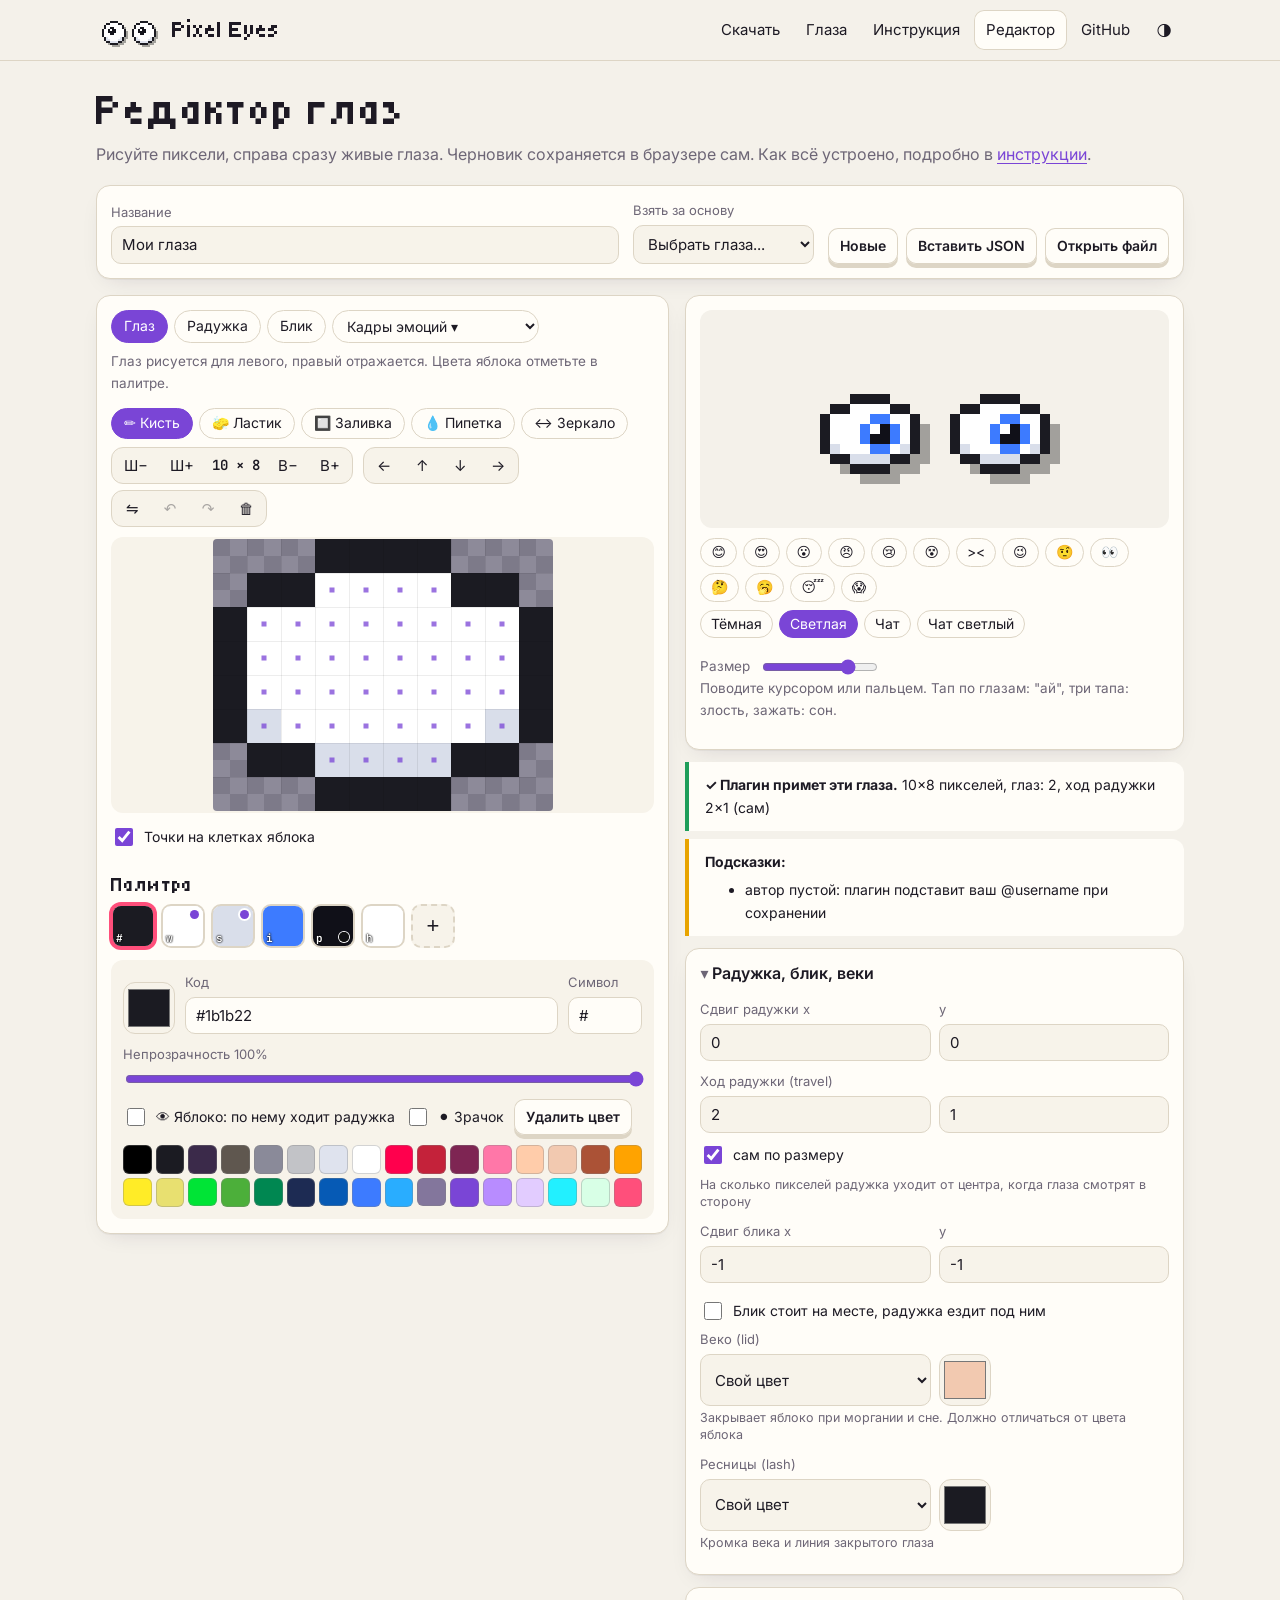
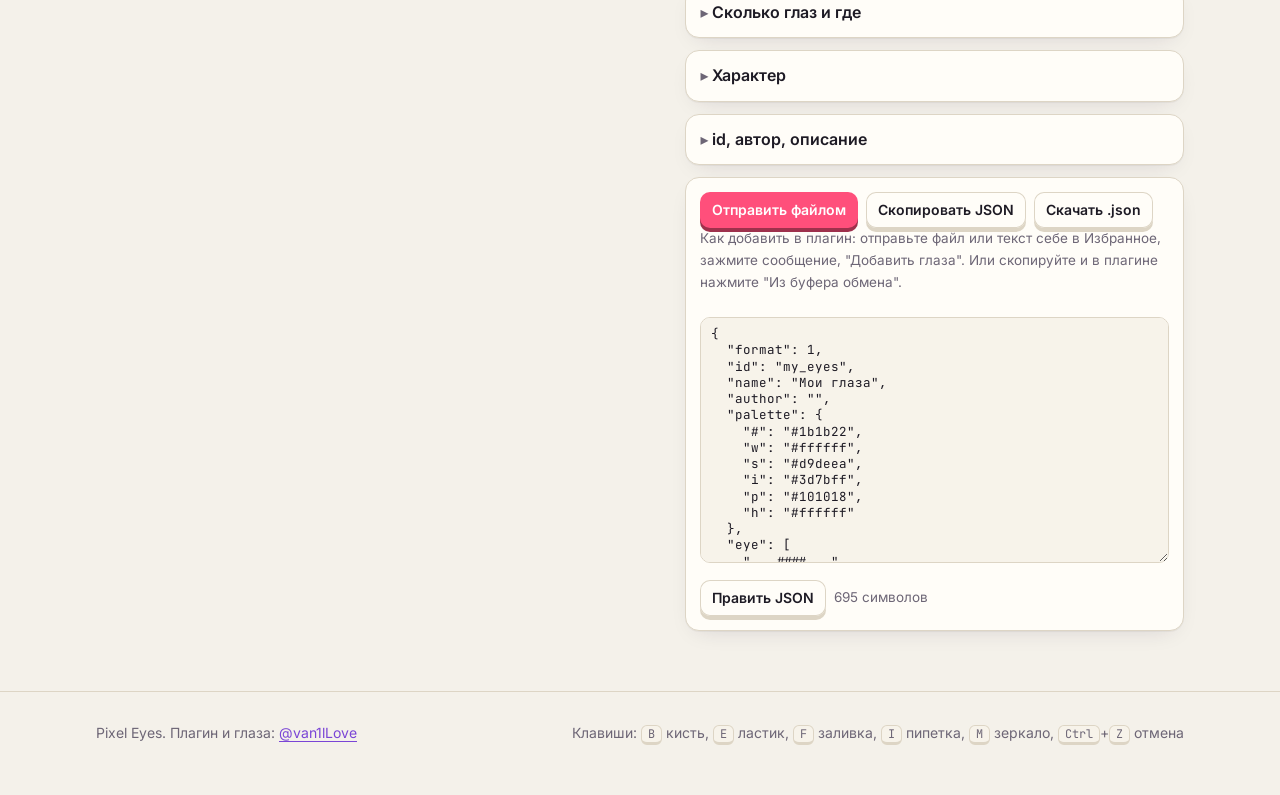
==== editor.html @ ce18e55e "Сайт: инструкция по своим глазам, онлайн-редактор, галерея Страницы для GitHub Pages: главная с живы" ====
<!doctype html>
<html lang="ru">
<head>
<meta charset="utf-8">
<meta name="viewport" content="width=device-width, initial-scale=1, viewport-fit=cover">
<title>Редактор глаз</title>
<meta name="description" content="Онлайн-редактор глаз для плагина Pixel Eyes: рисуйте пиксели, смотрите живой пример, отправляйте файл в Telegram.">
<meta property="og:title" content="Редактор глаз Pixel Eyes">
<meta property="og:description" content="Нарисуйте свои пиксельные глаза для exteraGram и AyuGram прямо в браузере.">
<meta property="og:image" content="https://vladislavpolunin92-ux.github.io/pixel-eyes/previews/builtin.png">
<link rel="icon" href="data:image/svg+xml,%3Csvg xmlns='http://www.w3.org/2000/svg' viewBox='0 0 8 8' shape-rendering='crispEdges'%3E%3Cpath fill='%231b1b22' d='M2 0h4v1H2zM1 1h1v1H1zM6 1h1v1H6zM0 2h1v4H0zM7 2h1v4H7zM1 6h1v1H1zM6 6h1v1H6zM2 7h4v1H2z'/%3E%3Cpath fill='%23fff' d='M2 1h4v1H2zM1 2h6v4H1zM2 6h4v1H2z'/%3E%3Cpath fill='%2315151c' d='M3 3h2v2H3z'/%3E%3C/svg%3E">
<script>try{var t=localStorage.getItem('pe-theme');if(t)document.documentElement.setAttribute('data-theme',t)}catch(e){}</script>
<link rel="preconnect" href="https://fonts.googleapis.com">
<link rel="preconnect" href="https://fonts.gstatic.com" crossorigin>
<link href="https://fonts.googleapis.com/css2?family=Inter:wght@400;600;700&family=JetBrains+Mono:wght@400;600&family=Tiny5&display=swap" rel="stylesheet">
<link rel="stylesheet" href="assets/site.css">
<script src="assets/eyes.js" defer></script>
<script src="assets/site.js" defer></script>
<script src="assets/editor.js" defer></script>
</head>
<body data-page="editor">

<header class="top">
  <div class="wrap">
    <a class="brand" href="./"><canvas id="logo-eyes" aria-hidden="true"></canvas>Pixel Eyes</a>
    <button class="icon-btn menu-btn" type="button" aria-label="Меню" aria-expanded="false">☰</button>
    <nav class="nav">
      <a href="./#download">Скачать</a>
      <a href="./#eyes">Глаза</a>
      <a href="guide.html">Инструкция</a>
      <a href="editor.html" aria-current="page">Редактор</a>
      <a href="https://github.com/vladislavpolunin92-ux/pixel-eyes">GitHub</a>
      <button class="icon-btn" id="theme-btn" type="button" title="Тема">🌗</button>
    </nav>
  </div>
</header>

<main class="wrap editor">
  <div class="ed-head">
    <h1>Редактор глаз</h1>
    <p class="muted">Рисуйте пиксели, справа сразу живые глаза. Черновик сохраняется в браузере сам. Как всё устроено, подробно в <a href="guide.html">инструкции</a>.</p>
  </div>

  <div class="card ed-bar">
    <label class="fld grow"><span>Название</span><input id="ed-name" type="text" maxlength="40" autocomplete="off"></label>
    <label class="fld"><span>Взять за основу</span>
      <select id="ed-template"><option value="">Выбрать глаза...</option></select></label>
    <div class="ed-bar-btns">
      <button class="btn small alt" id="ed-new" type="button">Новые</button>
      <button class="btn small alt" id="ed-paste" type="button">Вставить JSON</button>
      <label class="btn small alt file-btn">Открыть файл<input id="ed-file" type="file" accept=".json,.eyes,application/json,text/plain"></label>
    </div>
    <div id="ed-paste-box" class="paste-box" hidden>
      <textarea id="ed-paste-text" rows="8" spellcheck="false" placeholder="Вставьте JSON глаз: из сообщения, из буфера, из файла. Лишний текст вокруг фигурных скобок не мешает"></textarea>
      <div class="row-btns"><button class="btn small" id="ed-paste-apply" type="button">Открыть</button><span id="ed-paste-err" class="err"></span></div>
    </div>
  </div>

  <div class="ed-grid">
    <div class="ed-main">
      <div class="card ed-paint">
        <div class="chips" id="ed-layers"></div>
        <p class="muted small" id="ed-layer-hint"></p>
        <div class="chips" id="ed-tools"></div>
        <div class="ed-ops">
          <span class="op-group" title="Размер слоя">
            <button class="icon-btn" id="ed-w-" type="button" title="Уже">Ш−</button>
            <button class="icon-btn" id="ed-w+" type="button" title="Шире">Ш+</button>
            <span id="ed-size" class="size">10 × 8</span>
            <button class="icon-btn" id="ed-h-" type="button" title="Ниже">В−</button>
            <button class="icon-btn" id="ed-h+" type="button" title="Выше">В+</button>
          </span>
          <span class="op-group" title="Сдвинуть рисунок">
            <button class="icon-btn" id="ed-left" type="button" title="Сдвинуть влево">←</button>
            <button class="icon-btn" id="ed-up" type="button" title="Сдвинуть вверх">↑</button>
            <button class="icon-btn" id="ed-down" type="button" title="Сдвинуть вниз">↓</button>
            <button class="icon-btn" id="ed-right" type="button" title="Сдвинуть вправо">→</button>
          </span>
          <span class="op-group">
            <button class="icon-btn" id="ed-flip" type="button" title="Отразить по горизонтали">⇋</button>
            <button class="icon-btn" id="ed-undo" type="button" title="Отменить (Ctrl+Z)">↶</button>
            <button class="icon-btn" id="ed-redo" type="button" title="Повторить (Ctrl+Y)">↷</button>
            <button class="icon-btn" id="ed-clear" type="button" title="Стереть слой">🗑</button>
          </span>
        </div>
        <div id="ed-canvas-holder" class="canvas-holder">
          <canvas id="ed-canvas" aria-label="Сетка пикселей"></canvas>
          <div id="ed-empty" class="empty" style="display:none">
            <p id="ed-empty-text"></p>
            <button class="btn small purple" id="ed-create" type="button">Создать</button>
          </div>
        </div>
        <div class="ed-under">
          <label class="chk"><input id="ed-show-sclera" type="checkbox" checked><span>Точки на клетках яблока</span></label>
          <button class="btn small alt" id="ed-remove" type="button" style="display:none">Убрать слой</button>
        </div>

        <h3>Палитра</h3>
        <div id="ed-palette" class="palette"></div>
        <div id="ed-color" class="color-box">
          <div class="color-row">
            <input id="ed-color-input" type="color" aria-label="Цвет">
            <label class="fld"><span>Код</span><input id="ed-hex" type="text" spellcheck="false" autocomplete="off"></label>
            <label class="fld narrow"><span>Символ</span><input id="ed-char" type="text" maxlength="2" spellcheck="false" autocomplete="off"></label>
          </div>
          <label class="fld"><span>Непрозрачность <output id="ed-alpha-val">100%</output></span><input id="ed-alpha" type="range" min="0" max="255" step="1"></label>
          <div class="color-row">
            <label class="chk"><input id="ed-is-sclera" type="checkbox"><span>👁 Яблоко: по нему ходит радужка</span></label>
            <label class="chk"><input id="ed-is-pupil" type="checkbox"><span>⚫ Зрачок</span></label>
            <button class="btn small alt" id="ed-del-color" type="button">Удалить цвет</button>
          </div>
          <div class="presets" id="ed-presets" aria-label="Быстрые цвета"></div>
        </div>
      </div>
    </div>

    <div class="ed-side">
      <div class="card ed-preview">
        <div class="stage" id="ed-stage"></div>
        <div class="chips" id="ed-emos"></div>
        <div class="ed-preview-row">
          <div class="chips" id="ed-bg">
            <button class="chip" type="button" data-v="dark">Тёмная</button>
            <button class="chip" type="button" data-v="light">Светлая</button>
            <button class="chip" type="button" data-v="chat-dark">Чат</button>
            <button class="chip" type="button" data-v="chat-light">Чат светлый</button>
          </div>
          <label class="rng" title="Размер примера"><span class="muted small">Размер</span><input id="ed-unit" type="range" min="3" max="12" value="10"></label>
        </div>
        <p class="muted small">Поводите курсором или пальцем. Тап по глазам: "ай", три тапа: злость, зажать: сон.</p>
      </div>

      <div id="ed-status"></div>

      <details class="card ed-sect" open>
        <summary>Радужка, блик, веки</summary>
        <div id="ed-eye-opts" class="sect-body"></div>
      </details>
      <details class="card ed-sect">
        <summary>Сколько глаз и где</summary>
        <div id="ed-layout-opts" class="sect-body"></div>
      </details>
      <details class="card ed-sect">
        <summary>Характер</summary>
        <div id="ed-beh-opts" class="sect-body"></div>
      </details>
      <details class="card ed-sect">
        <summary>id, автор, описание</summary>
        <div id="ed-meta" class="sect-body"></div>
      </details>

      <div class="card ed-out">
        <div class="row-btns">
          <button class="btn small" id="ed-share" type="button">Отправить файлом</button>
          <button class="btn small alt" id="ed-copy" type="button">Скопировать JSON</button>
          <button class="btn small alt" id="ed-download" type="button">Скачать .json</button>
        </div>
        <p class="muted small">Как добавить в плагин: отправьте файл или текст себе в Избранное, зажмите сообщение, "Добавить глаза". Или скопируйте и в плагине нажмите "Из буфера обмена".</p>
        <textarea id="ed-json" rows="14" readonly spellcheck="false" aria-label="JSON глаз"></textarea>
        <div class="row-btns">
          <button class="btn small alt" id="ed-edit-json" type="button">Править JSON</button>
          <button class="btn small" id="ed-apply-json" type="button" style="display:none">Применить</button>
          <span id="ed-json-size" class="muted small"></span>
        </div>
        <div id="ed-json-err" class="err"></div>
      </div>
    </div>
  </div>
</main>

<footer>
  <div class="wrap">
    <span>Pixel Eyes. Плагин и глаза: <a href="https://t.me/van1lLove">@van1lLove</a></span>
    <span>Клавиши: <kbd>B</kbd> кисть, <kbd>E</kbd> ластик, <kbd>F</kbd> заливка, <kbd>I</kbd> пипетка, <kbd>M</kbd> зеркало, <kbd>Ctrl</kbd>+<kbd>Z</kbd> отмена</span>
  </div>
</footer>
</body>
</html>
---- assets/site.css ----
:root {
  --bg: #f4f1ea;
  --bg2: #ebe6db;
  --card: #fffdf8;
  --card2: #f7f3ea;
  --line: #ddd5c5;
  --text: #1d1a24;
  --muted: #6d6676;
  --accent: #ff4f7b;
  --accent2: #7a45d6;
  --gold: #e8a400;
  --ok: #1e9e5a;
  --bad: #d63a3a;
  --code-bg: #1d1a24;
  --code-text: #f2eefc;
  --stage: #e9e3d6;
  --shadow: 0 1px 0 rgba(0, 0, 0, .04), 0 8px 24px -12px rgba(40, 20, 60, .18);
  --r: 14px;
  --pix: 4px;
  color-scheme: light;
}

@media (prefers-color-scheme: dark) {
  :root:not([data-theme="light"]) {
    --bg: #121019;
    --bg2: #1a1724;
    --card: #1c1927;
    --card2: #242033;
    --line: #322d44;
    --text: #efeaf8;
    --muted: #a39cb6;
    --accent: #ff6b92;
    --accent2: #a67cff;
    --gold: #ffd23f;
    --ok: #46d17f;
    --bad: #ff6b6b;
    --code-bg: #0c0a12;
    --code-text: #efeaf8;
    --stage: #0e0c15;
    --shadow: 0 1px 0 rgba(255, 255, 255, .03), 0 10px 30px -14px rgba(0, 0, 0, .7);
    color-scheme: dark;
  }
}

:root[data-theme="dark"] {
  --bg: #121019;
  --bg2: #1a1724;
  --card: #1c1927;
  --card2: #242033;
  --line: #322d44;
  --text: #efeaf8;
  --muted: #a39cb6;
  --accent: #ff6b92;
  --accent2: #a67cff;
  --gold: #ffd23f;
  --ok: #46d17f;
  --bad: #ff6b6b;
  --code-bg: #0c0a12;
  --code-text: #efeaf8;
  --stage: #0e0c15;
  --shadow: 0 1px 0 rgba(255, 255, 255, .03), 0 10px 30px -14px rgba(0, 0, 0, .7);
  color-scheme: dark;
}

* {
  box-sizing: border-box;
}

html {
  -webkit-text-size-adjust: 100%;
  scroll-behavior: smooth;
  scroll-padding-top: 76px;
}

body {
  margin: 0;
  background: var(--bg);
  color: var(--text);
  font: 16px/1.6 "Inter", system-ui, -apple-system, "Segoe UI", Roboto, sans-serif;
  overflow-x: hidden;
}

a {
  color: var(--accent2);
  text-underline-offset: 3px;
}

h1, h2, h3, .pixel {
  font-family: "Tiny5", "Inter", system-ui, sans-serif;
  font-weight: 400;
  font-synthesis: none;
  letter-spacing: .02em;
  line-height: 1.15;
}

h1 {
  font-size: clamp(34px, 7vw, 64px);
  margin: 0 0 14px;
}

h2 {
  font-size: clamp(26px, 4.4vw, 38px);
  margin: 0 0 14px;
}

h3 {
  font-size: 22px;
  margin: 28px 0 8px;
}

p {
  margin: 0 0 14px;
}

code, pre, kbd {
  font-family: "JetBrains Mono", ui-monospace, "Cascadia Mono", Consolas, monospace;
}

:not(pre) > code {
  background: var(--card2);
  border: 1px solid var(--line);
  border-radius: 6px;
  padding: 1px 5px;
  font-size: .88em;
  white-space: nowrap;
}

pre {
  margin: 0 0 16px;
  background: var(--code-bg);
  color: var(--code-text);
  border-radius: 12px;
  padding: 14px 16px;
  overflow: auto;
  font-size: 13.5px;
  line-height: 1.5;
  max-width: 100%;
}

kbd {
  background: var(--card2);
  border: 1px solid var(--line);
  border-bottom-width: 3px;
  border-radius: 6px;
  padding: 0 6px;
  font-size: .85em;
}

.wrap {
  width: 100%;
  max-width: 1120px;
  margin: 0 auto;
  padding: 0 16px;
}

/* ---- шапка ---- */

.top {
  position: sticky;
  top: 0;
  z-index: 50;
  background: color-mix(in srgb, var(--bg) 86%, transparent);
  backdrop-filter: blur(10px);
  -webkit-backdrop-filter: blur(10px);
  border-bottom: 1px solid var(--line);
}

.top .wrap {
  display: flex;
  align-items: center;
  gap: 10px;
  height: 60px;
}

.brand {
  display: flex;
  align-items: center;
  gap: 10px;
  color: var(--text);
  text-decoration: none;
  font-family: "Tiny5", sans-serif;
  font-size: 24px;
  font-weight: 400;
  white-space: nowrap;
}

.brand .pe-canvas {
  display: block;
}

.nav {
  display: flex;
  gap: 2px;
  margin-left: auto;
  align-items: center;
}

.nav a, .icon-btn {
  color: var(--text);
  text-decoration: none;
  padding: 8px 12px;
  border-radius: 10px;
  font-size: 15px;
  white-space: nowrap;
  border: 0;
  background: none;
  cursor: pointer;
  font-family: inherit;
}

.nav a:hover, .icon-btn:hover {
  background: var(--card2);
}

.nav a[aria-current="page"] {
  background: var(--card);
  box-shadow: inset 0 0 0 1px var(--line);
}

.menu-btn {
  display: none;
}

@media (max-width: 760px) {
  .menu-btn {
    display: inline-flex;
    margin-left: auto;
  }

  .nav {
    display: none;
    position: absolute;
    top: 60px;
    left: 0;
    right: 0;
    flex-direction: column;
    align-items: stretch;
    background: var(--bg);
    border-bottom: 1px solid var(--line);
    padding: 8px 16px 14px;
  }

  .nav.open {
    display: flex;
  }

  .nav a {
    padding: 12px;
  }
}

/* ---- кнопки ---- */

.btn {
  --b: var(--accent);
  display: inline-flex;
  align-items: center;
  justify-content: center;
  gap: 8px;
  min-height: 46px;
  padding: 10px 20px;
  border-radius: 12px;
  border: 0;
  background: var(--b);
  color: #fff;
  font: 600 16px/1.2 "Inter", system-ui, sans-serif;
  text-decoration: none;
  cursor: pointer;
  box-shadow: 0 4px 0 color-mix(in srgb, var(--b) 62%, #000);
  transition: transform .08s, box-shadow .08s;
}

.btn:active {
  transform: translateY(3px);
  box-shadow: 0 1px 0 color-mix(in srgb, var(--b) 62%, #000);
}

.btn.alt {
  --b: var(--card);
  color: var(--text);
  box-shadow: inset 0 0 0 1px var(--line), 0 4px 0 var(--line);
}

.btn.alt:active {
  box-shadow: inset 0 0 0 1px var(--line), 0 1px 0 var(--line);
}

.btn.small {
  min-height: 36px;
  padding: 6px 12px;
  font-size: 14px;
  border-radius: 10px;
}

.btn.purple {
  --b: var(--accent2);
}

.chips {
  display: flex;
  flex-wrap: wrap;
  gap: 6px;
}

.chip {
  border: 1px solid var(--line);
  background: var(--card);
  color: var(--text);
  border-radius: 999px;
  padding: 6px 12px;
  font: 14px/1.2 "Inter", system-ui, sans-serif;
  cursor: pointer;
  white-space: nowrap;
}

.chip:hover {
  border-color: var(--accent2);
}

.chip.on {
  background: var(--accent2);
  border-color: var(--accent2);
  color: #fff;
}

/* ---- блоки ---- */

section {
  padding: 56px 0;
}

.card {
  background: var(--card);
  border: 1px solid var(--line);
  border-radius: var(--r);
  box-shadow: var(--shadow);
}

.stage {
  background: var(--stage);
  border-radius: 12px;
  display: flex;
  align-items: center;
  justify-content: center;
  padding: 14px;
  position: relative;
  overflow: hidden;
}

.stage.checker {
  background-color: var(--stage);
  background-image:
    linear-gradient(45deg, color-mix(in srgb, var(--text) 5%, transparent) 25%, transparent 25%),
    linear-gradient(-45deg, color-mix(in srgb, var(--text) 5%, transparent) 25%, transparent 25%),
    linear-gradient(45deg, transparent 75%, color-mix(in srgb, var(--text) 5%, transparent) 75%),
    linear-gradient(-45deg, transparent 75%, color-mix(in srgb, var(--text) 5%, transparent) 75%);
  background-size: 16px 16px;
  background-position: 0 0, 0 8px, 8px -8px, -8px 0;
}

.pe-canvas {
  image-rendering: pixelated;
  image-rendering: crisp-edges;
  max-width: 100%;
  cursor: pointer;
  -webkit-user-select: none;
  user-select: none;
  -webkit-touch-callout: none;
}

.muted {
  color: var(--muted);
}

.lead {
  font-size: 19px;
  color: var(--muted);
  max-width: 640px;
}

.grid2 {
  display: grid;
  grid-template-columns: repeat(auto-fit, minmax(280px, 1fr));
  gap: 16px;
}

.grid3 {
  display: grid;
  grid-template-columns: repeat(auto-fit, minmax(230px, 1fr));
  gap: 14px;
}

.note {
  border-left: 4px solid var(--accent2);
  background: var(--card);
  border-radius: 0 12px 12px 0;
  padding: 12px 16px;
  margin: 0 0 16px;
}

.note.warn {
  border-color: var(--gold);
}

.note.bad {
  border-color: var(--bad);
}

.note > :last-child {
  margin-bottom: 0;
}

table {
  width: 100%;
  border-collapse: collapse;
  font-size: 15px;
}

.table-wrap {
  overflow-x: auto;
  margin: 0 0 18px;
  border: 1px solid var(--line);
  border-radius: 12px;
  background: var(--card);
}

th, td {
  text-align: left;
  vertical-align: top;
  padding: 10px 12px;
  border-bottom: 1px solid var(--line);
}

tr:last-child td {
  border-bottom: 0;
}

th {
  background: var(--card2);
  font-weight: 600;
  white-space: nowrap;
}

td code {
  white-space: nowrap;
}

/* ---- герой ---- */

.hero {
  padding: 48px 0 40px;
  text-align: center;
}

.hero .stage {
  min-height: 220px;
  margin: 0 auto 28px;
  max-width: 760px;
  background: radial-gradient(ellipse at 50% 40%, color-mix(in srgb, var(--accent2) 14%, var(--stage)), var(--stage) 70%);
}

.hero .lead {
  margin: 0 auto 24px;
}

.hero-actions {
  display: flex;
  gap: 12px;
  justify-content: center;
  flex-wrap: wrap;
}

.hero .chips {
  justify-content: center;
  margin: 0 auto 26px;
  max-width: 760px;
}

.stage-hint {
  position: absolute;
  bottom: 8px;
  left: 0;
  right: 0;
  font-size: 13px;
  color: var(--muted);
  text-align: center;
  pointer-events: none;
}

/* ---- шаги установки ---- */

.steps {
  counter-reset: s;
  display: grid;
  gap: 12px;
  grid-template-columns: repeat(auto-fit, minmax(220px, 1fr));
  padding: 0;
  margin: 0;
  list-style: none;
}

.steps li {
  counter-increment: s;
  padding: 18px 18px 18px 64px;
  position: relative;
}

.steps li::before {
  content: counter(s);
  position: absolute;
  left: 16px;
  top: 16px;
  width: 34px;
  height: 34px;
  border-radius: 8px;
  background: var(--accent);
  color: #fff;
  display: grid;
  place-items: center;
  font: 400 20px "Tiny5", sans-serif;
}

.steps b {
  display: block;
  margin-bottom: 4px;
}

/* ---- реакции ---- */

.react {
  padding: 16px;
  display: flex;
  gap: 14px;
  align-items: flex-start;
  cursor: pointer;
  text-align: left;
  color: var(--text);
  font: inherit;
  width: 100%;
}

.react:hover {
  border-color: var(--accent2);
}

.react .emo {
  font-size: 28px;
  line-height: 1;
}

.react b {
  display: block;
}

.react span {
  color: var(--muted);
  font-size: 14px;
}

/* ---- галерея ---- */

.gallery {
  display: grid;
  grid-template-columns: repeat(auto-fill, minmax(240px, 1fr));
  gap: 14px;
}

.skin-card {
  padding: 12px;
  display: flex;
  flex-direction: column;
  gap: 10px;
  min-width: 0;
}

.skin-card .stage {
  height: 150px;
  padding: 8px;
}

.skin-card h3 {
  margin: 0;
  font-size: 20px;
}

.skin-card .meta {
  font-size: 13px;
  color: var(--muted);
  overflow: hidden;
  text-overflow: ellipsis;
  white-space: nowrap;
}

.skin-card .desc {
  font-size: 14px;
  color: var(--muted);
  flex: 1;
}

.skin-card .row {
  display: flex;
  gap: 6px;
  flex-wrap: wrap;
}

.tag {
  font-size: 12px;
  padding: 1px 8px;
  border-radius: 999px;
  background: var(--card2);
  border: 1px solid var(--line);
  color: var(--muted);
}

.filter {
  margin-bottom: 18px;
}

/* ---- документация ---- */

.doc {
  display: grid;
  grid-template-columns: 250px minmax(0, 1fr);
  gap: 36px;
  padding-top: 32px;
  padding-bottom: 80px;
}

.toc {
  position: sticky;
  top: 80px;
  align-self: start;
  max-height: calc(100vh - 100px);
  overflow: auto;
  font-size: 14px;
  padding-bottom: 20px;
}

.toc a {
  display: block;
  color: var(--muted);
  text-decoration: none;
  padding: 4px 10px;
  border-radius: 8px;
  border-left: 2px solid transparent;
}

.toc a.sub {
  padding-left: 22px;
  font-size: 13px;
}

.toc a:hover, .toc a.on {
  color: var(--text);
  background: var(--card2);
}

.toc a.on {
  border-left-color: var(--accent);
}

.toc-mobile {
  display: none;
}

.doc article > section {
  padding: 0 0 36px;
  border-bottom: 1px dashed var(--line);
  margin-bottom: 36px;
}

.doc article > section:last-child {
  border-bottom: 0;
}

.doc article h2 {
  padding-top: 4px;
}

.doc article ol, .doc article ul {
  padding-left: 22px;
  margin: 0 0 16px;
}

.doc article li {
  margin-bottom: 6px;
}

@media (max-width: 900px) {
  .doc {
    grid-template-columns: minmax(0, 1fr);
    gap: 0;
  }

  .toc {
    display: none;
  }

  .toc-mobile {
    display: block;
    margin-bottom: 24px;
  }

  .toc-mobile summary {
    cursor: pointer;
    padding: 12px 16px;
    font-weight: 600;
  }

  .toc-mobile nav {
    padding: 0 8px 12px;
    font-size: 15px;
  }

  .toc-mobile a {
    display: block;
    padding: 6px 10px;
    color: var(--text);
    text-decoration: none;
  }

  .toc-mobile a.sub {
    padding-left: 24px;
    color: var(--muted);
  }
}

/* живые примеры в инструкции */

.demo {
  display: grid;
  grid-template-columns: minmax(0, 1.25fr) minmax(0, 1fr);
  gap: 0;
  margin: 0 0 20px;
  overflow: hidden;
}

.demo pre {
  margin: 0;
  border-radius: 0;
  max-height: 460px;
  font-size: 12.5px;
}

.demo .side {
  display: flex;
  flex-direction: column;
  gap: 10px;
  padding: 12px;
}

.demo .stage {
  flex: 1;
  min-height: 170px;
}

.demo .chips .chip {
  font-size: 13px;
  padding: 4px 10px;
}

.demo-title {
  padding: 10px 14px;
  font-weight: 600;
  border-bottom: 1px solid var(--line);
  grid-column: 1 / -1;
  display: flex;
  justify-content: space-between;
  gap: 10px;
  align-items: center;
  flex-wrap: wrap;
}

@media (max-width: 760px) {
  .demo {
    grid-template-columns: minmax(0, 1fr);
  }

  .demo pre {
    max-height: 300px;
    order: 2;
  }
}

.anatomy {
  display: grid;
  grid-template-columns: repeat(auto-fit, minmax(150px, 1fr));
  gap: 10px;
  margin: 0 0 18px;
}

.anatomy figure {
  margin: 0;
  padding: 10px;
  text-align: center;
}

.anatomy figcaption {
  font-size: 14px;
  margin-top: 6px;
}

.anatomy figcaption small {
  display: block;
  color: var(--muted);
}

.emo-grid {
  display: grid;
  grid-template-columns: repeat(auto-fill, minmax(150px, 1fr));
  gap: 10px;
  margin: 0 0 18px;
}

.emo-grid .card {
  padding: 10px;
  text-align: center;
}

.emo-grid .stage {
  height: 96px;
  padding: 6px;
}

.emo-grid b {
  display: block;
  margin-top: 6px;
  font-size: 15px;
}

.emo-grid small {
  color: var(--muted);
  font-size: 12.5px;
  line-height: 1.35;
  display: block;
}

.gridpic {
  font-family: "JetBrains Mono", monospace;
  line-height: 1;
  letter-spacing: .25em;
}

/* ---- подвал ---- */

footer {
  border-top: 1px solid var(--line);
  padding: 30px 0 50px;
  color: var(--muted);
  font-size: 14px;
}

footer .wrap {
  display: flex;
  gap: 16px;
  flex-wrap: wrap;
  justify-content: space-between;
}

/* плавающие глаза поверх страницы, как в плагине */

.floating-eyes {
  position: fixed;
  z-index: 60;
  right: 18px;
  bottom: 18px;
  touch-action: none;
}

.toast {
  position: fixed;
  left: 50%;
  bottom: 24px;
  transform: translateX(-50%) translateY(120px);
  background: var(--text);
  color: var(--bg);
  padding: 10px 18px;
  border-radius: 12px;
  font-size: 15px;
  z-index: 100;
  transition: transform .25s;
  max-width: calc(100vw - 32px);
  text-align: center;
}

.toast.show {
  transform: translateX(-50%) translateY(0);
}

.sr-only {
  position: absolute;
  width: 1px;
  height: 1px;
  overflow: hidden;
  clip: rect(0 0 0 0);
}

.typing-demo {
  display: flex;
  gap: 8px;
  max-width: 520px;
  margin: 0 auto 26px;
}

.typing-demo input {
  flex: 1;
  min-width: 0;
  height: 46px;
  border-radius: 12px;
  border: 1px solid var(--line);
  background: var(--card);
  color: var(--text);
  padding: 0 14px;
  font: 16px "Inter", system-ui, sans-serif;
}

.typing-demo input:focus {
  outline: 2px solid var(--accent2);
  outline-offset: 1px;
}

/* ---- редактор ---- */

.editor {
  padding-top: 24px;
  padding-bottom: 60px;
}

.ed-head h1 {
  font-size: clamp(30px, 5vw, 44px);
  margin-bottom: 6px;
}

.small {
  font-size: 13.5px;
}

.fld {
  display: flex;
  flex-direction: column;
  gap: 4px;
  font-size: 14px;
  min-width: 0;
  margin-bottom: 10px;
}

.fld > span {
  color: var(--muted);
  font-size: 13px;
}

.fld small {
  color: var(--muted);
  font-size: 12.5px;
  line-height: 1.35;
}

.fld.grow {
  flex: 1 1 220px;
}

.fld.narrow {
  width: 74px;
}

input[type="text"], input[type="number"], select, textarea {
  font: 15px/1.3 "Inter", system-ui, sans-serif;
  color: var(--text);
  background: var(--card2);
  border: 1px solid var(--line);
  border-radius: 10px;
  padding: 8px 10px;
  min-width: 0;
  width: 100%;
}

textarea {
  font-family: "JetBrains Mono", ui-monospace, monospace;
  font-size: 12.5px;
  resize: vertical;
}

input:focus, select:focus, textarea:focus {
  outline: 2px solid var(--accent2);
  outline-offset: 1px;
}

input[type="color"] {
  width: 52px;
  height: 52px;
  padding: 2px;
  border: 1px solid var(--line);
  border-radius: 12px;
  background: var(--card2);
  cursor: pointer;
  flex: none;
}

input[type="range"] {
  width: 100%;
  accent-color: var(--accent2);
}

input[type="checkbox"] {
  accent-color: var(--accent2);
  width: 18px;
  height: 18px;
  flex: none;
}

select.chip {
  width: auto;
  padding: 6px 10px;
  border-radius: 999px;
}

select.chip.on {
  background: var(--accent2);
  color: #fff;
  border-color: var(--accent2);
}

.chk {
  display: flex;
  gap: 8px;
  align-items: center;
  font-size: 14px;
  margin: 6px 0;
  cursor: pointer;
}

.rng {
  display: flex;
  gap: 10px;
  align-items: center;
}

.rng output {
  min-width: 36px;
  text-align: right;
  font-variant-numeric: tabular-nums;
  color: var(--muted);
  font-size: 13px;
}

.two {
  display: grid;
  grid-template-columns: 1fr 1fr;
  gap: 8px;
}

.err {
  color: var(--bad);
  font-size: 14px;
}

.row-btns {
  display: flex;
  gap: 8px;
  flex-wrap: wrap;
  align-items: center;
}

.ed-bar {
  display: flex;
  flex-wrap: wrap;
  gap: 4px 14px;
  align-items: flex-end;
  padding: 14px 14px 4px;
  margin: 18px 0 16px;
}

.ed-bar-btns {
  display: flex;
  gap: 8px;
  flex-wrap: wrap;
  margin-bottom: 10px;
}

.file-btn {
  position: relative;
  overflow: hidden;
}

.file-btn input {
  position: absolute;
  inset: 0;
  opacity: 0;
  cursor: pointer;
}

.paste-box {
  flex-basis: 100%;
  margin-bottom: 12px;
}

.paste-box textarea {
  margin-bottom: 8px;
}

.ed-grid {
  display: grid;
  grid-template-columns: minmax(0, 1.15fr) minmax(0, 1fr);
  gap: 16px;
  align-items: start;
}

@media (max-width: 900px) {
  .ed-grid {
    grid-template-columns: minmax(0, 1fr);
  }

  .ed-side {
    display: contents !important;
  }

  .ed-preview {
    order: -2;
    position: sticky;
    top: 62px;
    z-index: 5;
  }

  .ed-main {
    order: -1;
  }

  .ed-preview .stage {
    min-height: 110px !important;
  }

  .ed-preview > p {
    display: none;
  }

  .ed-preview .chips {
    flex-wrap: nowrap;
    overflow-x: auto;
    scrollbar-width: none;
  }

  .ed-preview-row {
    flex-wrap: nowrap;
  }

  .ed-preview-row .rng {
    display: none;
  }
}

.ed-paint, .ed-preview, .ed-out {
  padding: 14px;
}

.ed-paint h3 {
  margin: 18px 0 8px;
  font-size: 20px;
}

.ed-paint .chips {
  margin-bottom: 8px;
}

.ed-ops {
  display: flex;
  flex-wrap: wrap;
  gap: 6px 10px;
  margin-bottom: 10px;
}

.op-group {
  display: inline-flex;
  align-items: center;
  gap: 2px;
  background: var(--card2);
  border: 1px solid var(--line);
  border-radius: 12px;
  padding: 2px;
}

.op-group .icon-btn {
  padding: 6px 10px;
  font-size: 15px;
  min-width: 36px;
}

.op-group .icon-btn:disabled {
  opacity: .35;
  cursor: default;
}

.op-group .size {
  font: 600 14px "JetBrains Mono", monospace;
  padding: 0 6px;
  white-space: nowrap;
}

.canvas-holder {
  display: flex;
  justify-content: center;
  align-items: center;
  min-height: 160px;
  background: var(--card2);
  border-radius: 12px;
  padding: 2px;
  overflow: hidden;
}

#ed-canvas {
  touch-action: none;
  cursor: crosshair;
  display: block;
  border-radius: 4px;
}

.empty {
  text-align: center;
  padding: 30px 16px;
}

.ed-under {
  display: flex;
  justify-content: space-between;
  align-items: center;
  gap: 10px;
  flex-wrap: wrap;
  margin-top: 6px;
}

.palette {
  display: flex;
  flex-wrap: wrap;
  gap: 6px;
  margin-bottom: 12px;
}

.swatch {
  position: relative;
  width: 44px;
  height: 44px;
  border-radius: 10px;
  border: 2px solid var(--line);
  background-color: #fff;
  background-image:
    linear-gradient(45deg, #ccc 25%, transparent 25%), linear-gradient(-45deg, #ccc 25%, transparent 25%),
    linear-gradient(45deg, transparent 75%, #ccc 75%), linear-gradient(-45deg, transparent 75%, #ccc 75%);
  background-size: 10px 10px;
  background-position: 0 0, 0 5px, 5px -5px, -5px 0;
  padding: 0;
  cursor: pointer;
  overflow: hidden;
}

.swatch .sw-fill {
  position: absolute;
  inset: 0;
}

.swatch .sw-ch {
  position: absolute;
  left: 3px;
  bottom: 1px;
  font: 600 11px "JetBrains Mono", monospace;
  color: #fff;
  text-shadow: 0 0 2px #000, 0 0 2px #000;
}

.swatch .sw-dot {
  position: absolute;
  right: 4px;
  top: 4px;
  width: 9px;
  height: 9px;
  border-radius: 50%;
  background: var(--accent2);
  box-shadow: 0 0 0 2px #fff;
}

.swatch .sw-ring {
  position: absolute;
  right: 4px;
  bottom: 4px;
  width: 10px;
  height: 10px;
  border-radius: 50%;
  border: 3px solid #111;
  box-shadow: 0 0 0 1px #fff;
}

.swatch.on {
  border-color: var(--accent);
  box-shadow: 0 0 0 2px var(--accent);
}

.swatch.unused {
  opacity: .6;
}

.swatch.add {
  background: var(--card2);
  color: var(--text);
  font-size: 22px;
  border-style: dashed;
}

.color-box {
  background: var(--card2);
  border-radius: 12px;
  padding: 12px;
}

.color-row {
  display: flex;
  gap: 10px;
  align-items: flex-end;
  flex-wrap: wrap;
}

.color-row .fld {
  flex: 1 1 120px;
  margin-bottom: 0;
}

.color-row .fld.narrow {
  flex: none;
}

.color-box > .fld {
  margin: 10px 0;
}

.color-box input[type="text"] {
  background: var(--card);
}

.presets {
  display: grid;
  grid-template-columns: repeat(16, 1fr);
  gap: 4px;
  margin-top: 10px;
}

.preset {
  aspect-ratio: 1;
  border-radius: 6px;
  border: 1px solid rgba(128, 128, 128, .35);
  cursor: pointer;
  padding: 0;
  min-width: 0;
}

@media (max-width: 520px) {
  .presets {
    grid-template-columns: repeat(8, 1fr);
  }
}

.ed-side {
  display: flex;
  flex-direction: column;
  gap: 12px;
  min-width: 0;
}

.ed-preview .stage {
  min-height: 190px;
  margin-bottom: 10px;
  transition: background .2s;
}

.ed-preview .stage[data-bg="dark"] {
  background: #121019;
}

.ed-preview .stage[data-bg="light"] {
  background: #f4f1ea;
}

.ed-preview .stage[data-bg="chat-dark"] {
  background: linear-gradient(160deg, #1d2a33, #2b3b2e 60%, #1f2a25);
}

.ed-preview .stage[data-bg="chat-light"] {
  background: linear-gradient(160deg, #b8d5a4, #d9e6b5 50%, #a9cfa8);
}

.ed-preview .chips {
  margin-bottom: 8px;
}

.ed-preview .chips .chip {
  padding: 5px 10px;
}

.ed-preview-row {
  display: flex;
  justify-content: space-between;
  gap: 10px;
  flex-wrap: wrap;
  align-items: center;
}

.ed-preview-row .rng {
  flex: 0 1 180px;
}

#ed-status .note {
  margin: 0 0 8px;
  font-size: 14px;
}

#ed-status .note:last-child {
  margin-bottom: 0;
}

.ed-sect summary {
  cursor: pointer;
  padding: 12px 14px;
  font-weight: 600;
  list-style: none;
}

.ed-sect summary::-webkit-details-marker {
  display: none;
}

.ed-sect summary::before {
  content: "▸ ";
  color: var(--muted);
}

.ed-sect[open] summary::before {
  content: "▾ ";
}

.sect-body {
  padding: 0 14px 12px;
}

.eyes-list {
  display: grid;
  gap: 6px;
  margin-bottom: 10px;
}

.eyes-row {
  display: grid;
  grid-template-columns: 1fr 1fr 1fr 60px 36px;
  gap: 6px;
  align-items: center;
}

.eyes-row.head span {
  font-size: 12.5px;
  color: var(--muted);
}

.eyes-row input[type="number"], .eyes-row select {
  padding: 6px 8px;
}

.ed-out textarea {
  margin: 10px 0;
  min-height: 220px;
}
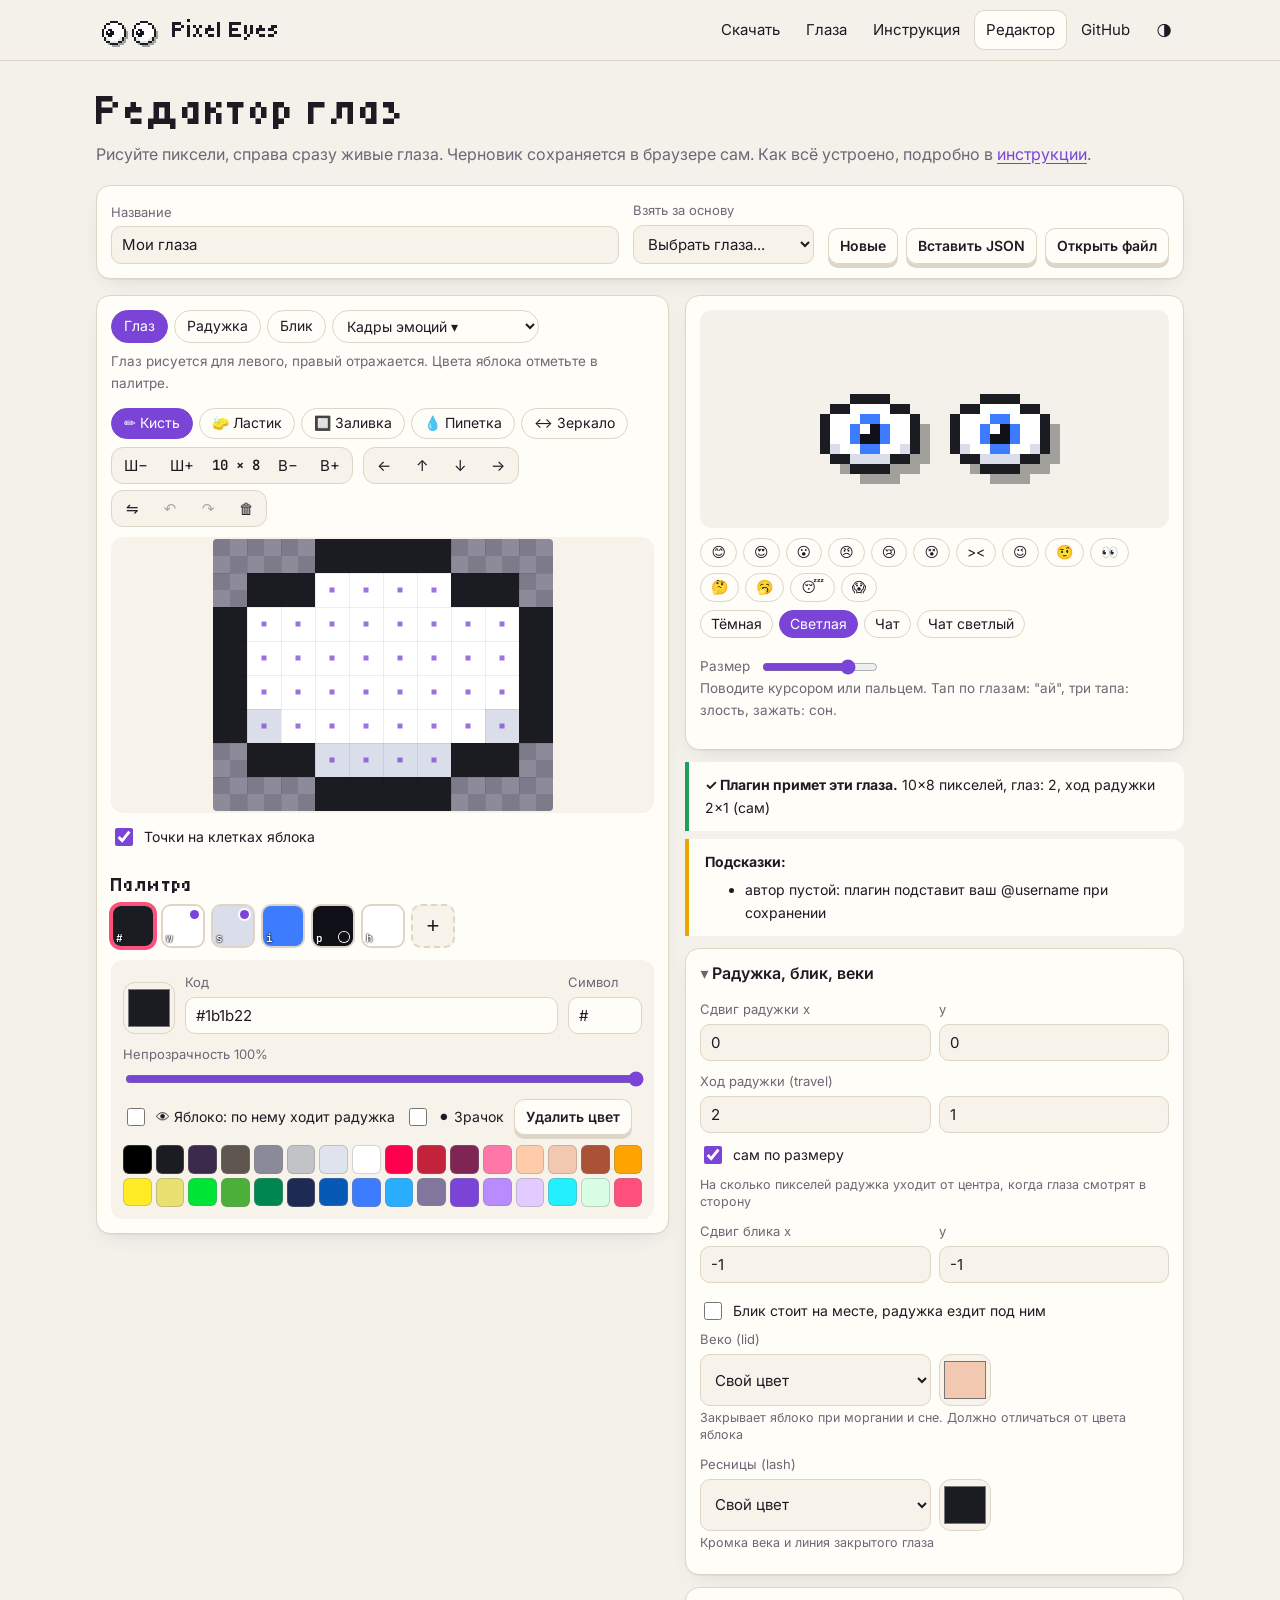
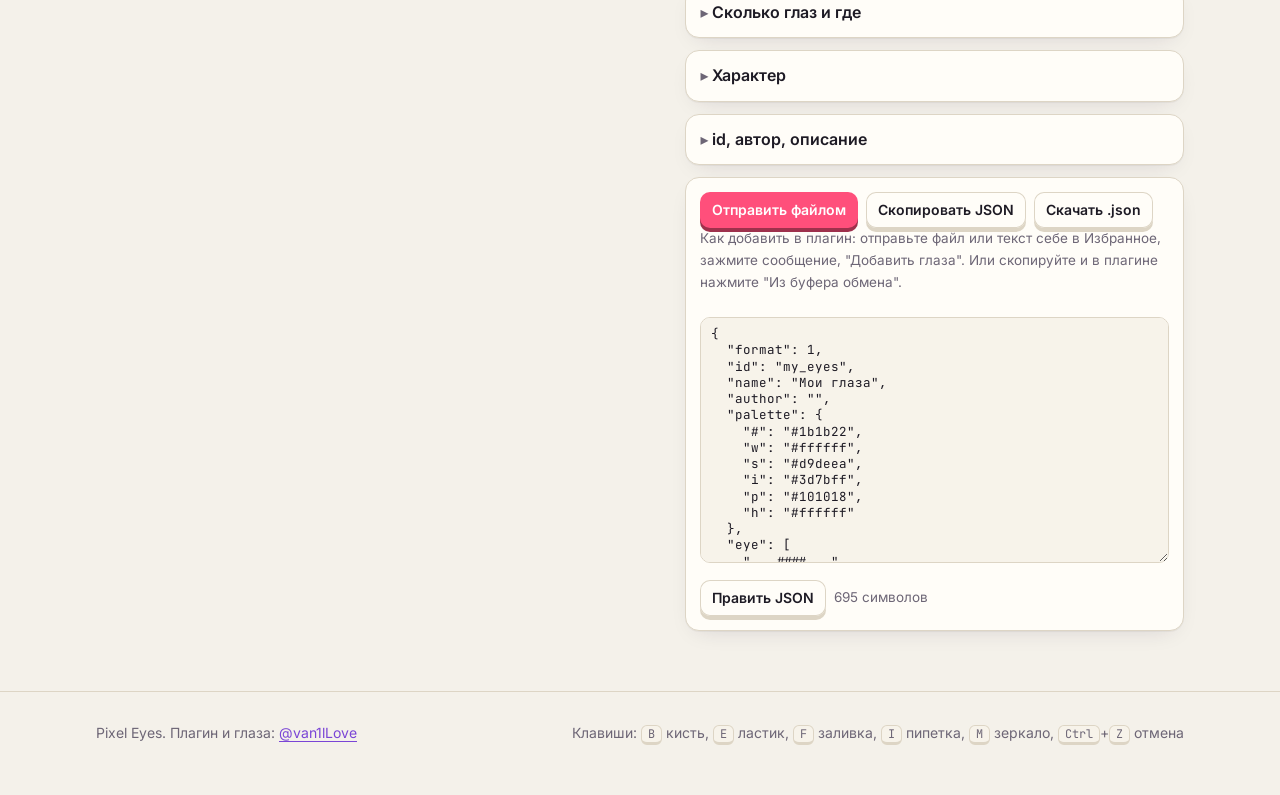
==== commit c60d40f9: "Pixel Eyes 1.1: глаза понимают текст и смотрят на "печатает..." в списке чатов Плагин: гадости в ваш" ====
--- a/editor.html
+++ b/editor.html
@@ -7,7 +7,7 @@
 <meta name="description" content="Онлайн-редактор глаз для плагина Pixel Eyes: рисуйте пиксели, смотрите живой пример, отправляйте файл в Telegram.">
 <meta property="og:title" content="Редактор глаз Pixel Eyes">
 <meta property="og:description" content="Нарисуйте свои пиксельные глаза для exteraGram и AyuGram прямо в браузере.">
-<meta property="og:image" content="https://vladislavpolunin92-ux.github.io/pixel-eyes/previews/builtin.png">
+<meta property="og:image" content="https://van1llove.github.io/pixel-eyes/previews/builtin.png">
 <link rel="icon" href="data:image/svg+xml,%3Csvg xmlns='http://www.w3.org/2000/svg' viewBox='0 0 8 8' shape-rendering='crispEdges'%3E%3Cpath fill='%231b1b22' d='M2 0h4v1H2zM1 1h1v1H1zM6 1h1v1H6zM0 2h1v4H0zM7 2h1v4H7zM1 6h1v1H1zM6 6h1v1H6zM2 7h4v1H2z'/%3E%3Cpath fill='%23fff' d='M2 1h4v1H2zM1 2h6v4H1zM2 6h4v1H2z'/%3E%3Cpath fill='%2315151c' d='M3 3h2v2H3z'/%3E%3C/svg%3E">
 <script>try{var t=localStorage.getItem('pe-theme');if(t)document.documentElement.setAttribute('data-theme',t)}catch(e){}</script>
 <link rel="preconnect" href="https://fonts.googleapis.com">
@@ -29,7 +29,7 @@
       <a href="./#eyes">Глаза</a>
       <a href="guide.html">Инструкция</a>
       <a href="editor.html" aria-current="page">Редактор</a>
-      <a href="https://github.com/vladislavpolunin92-ux/pixel-eyes">GitHub</a>
+      <a href="https://github.com/van1lLove/pixel-eyes">GitHub</a>
       <button class="icon-btn" id="theme-btn" type="button" title="Тема">🌗</button>
     </nav>
   </div>
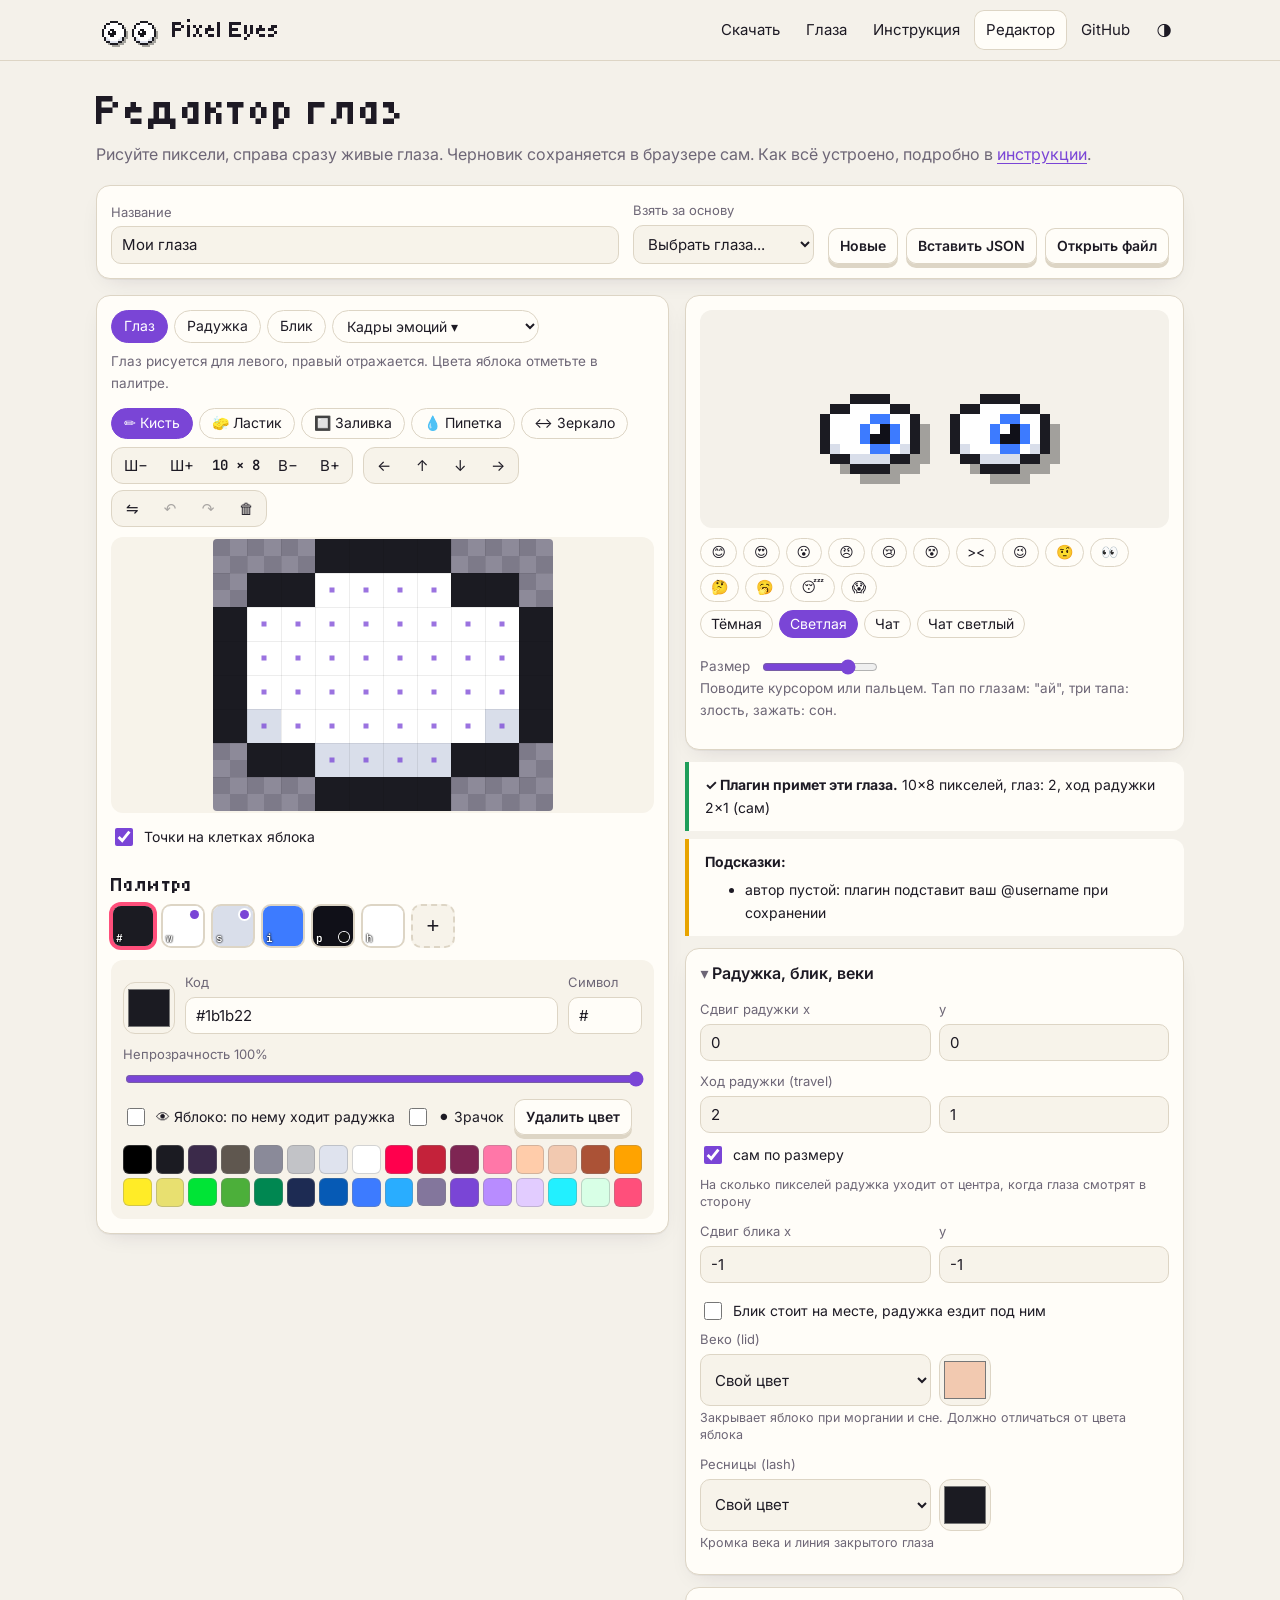
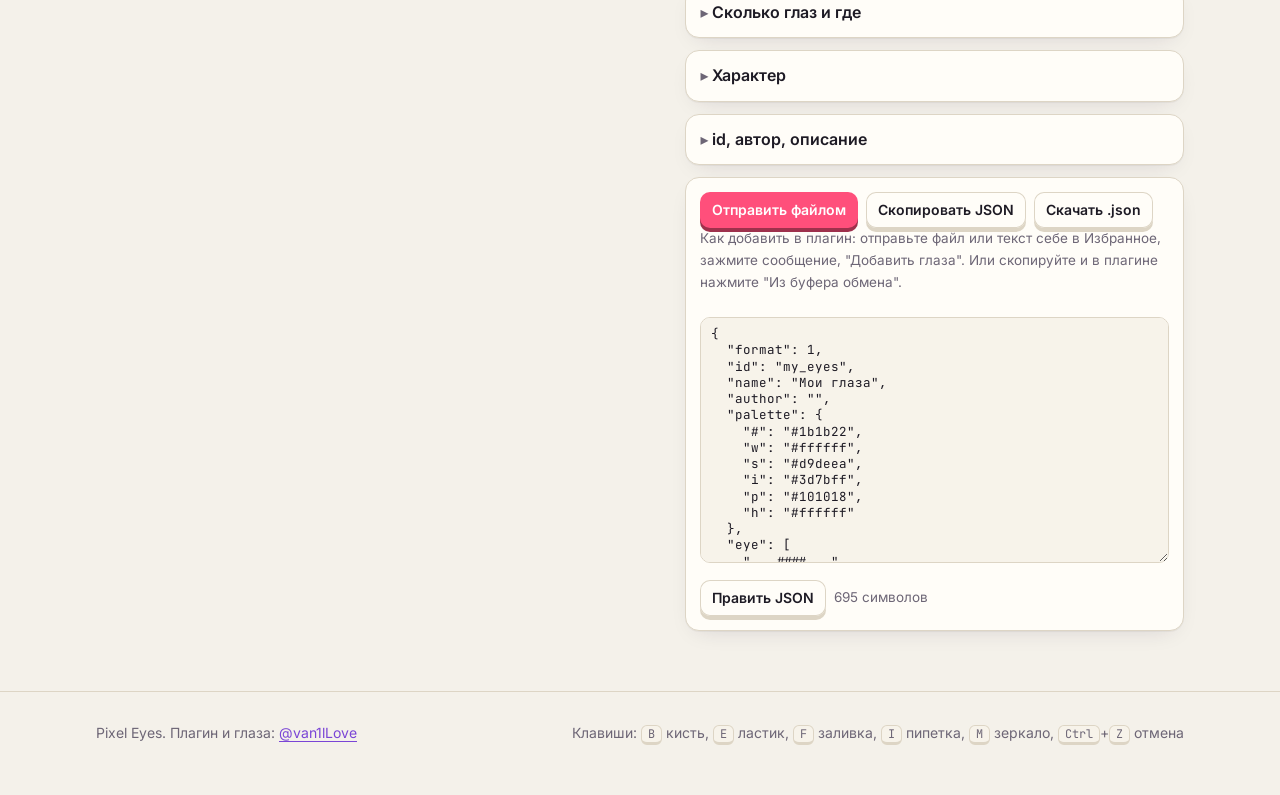
==== commit c2a46665: "Pixel Eyes 1.2: свои слова для реакций на текст В настройках плагина "Свои слова для текста": слова " ====
--- a/editor.html
+++ b/editor.html
@@ -13,10 +13,10 @@
 <link rel="preconnect" href="https://fonts.googleapis.com">
 <link rel="preconnect" href="https://fonts.gstatic.com" crossorigin>
 <link href="https://fonts.googleapis.com/css2?family=Inter:wght@400;600;700&family=JetBrains+Mono:wght@400;600&family=Tiny5&display=swap" rel="stylesheet">
-<link rel="stylesheet" href="assets/site.css">
-<script src="assets/eyes.js" defer></script>
-<script src="assets/site.js" defer></script>
-<script src="assets/editor.js" defer></script>
+<link rel="stylesheet" href="assets/site.css?v=12">
+<script src="assets/eyes.js?v=12" defer></script>
+<script src="assets/site.js?v=12" defer></script>
+<script src="assets/editor.js?v=12" defer></script>
 </head>
 <body data-page="editor">
 
--- a/assets/site.css
+++ b/assets/site.css
@@ -895,11 +895,36 @@
   clip: rect(0 0 0 0);
 }
 
+.chat-demo {
+  max-width: 560px;
+  margin: 0 auto 24px;
+}
+
+.chat-demo .chips {
+  justify-content: center;
+  margin: 0 0 10px;
+}
+
+.type-hint {
+  font-size: 14.5px;
+  color: var(--muted);
+  min-height: 2.8em;
+  margin: 8px 0 0;
+}
+
+.type-hint b {
+  color: var(--text);
+}
+
 .typing-demo {
   display: flex;
   gap: 8px;
   max-width: 520px;
   margin: 0 auto 26px;
+}
+
+.chat-demo .typing-demo {
+  margin: 0 auto;
 }
 
 .typing-demo input {
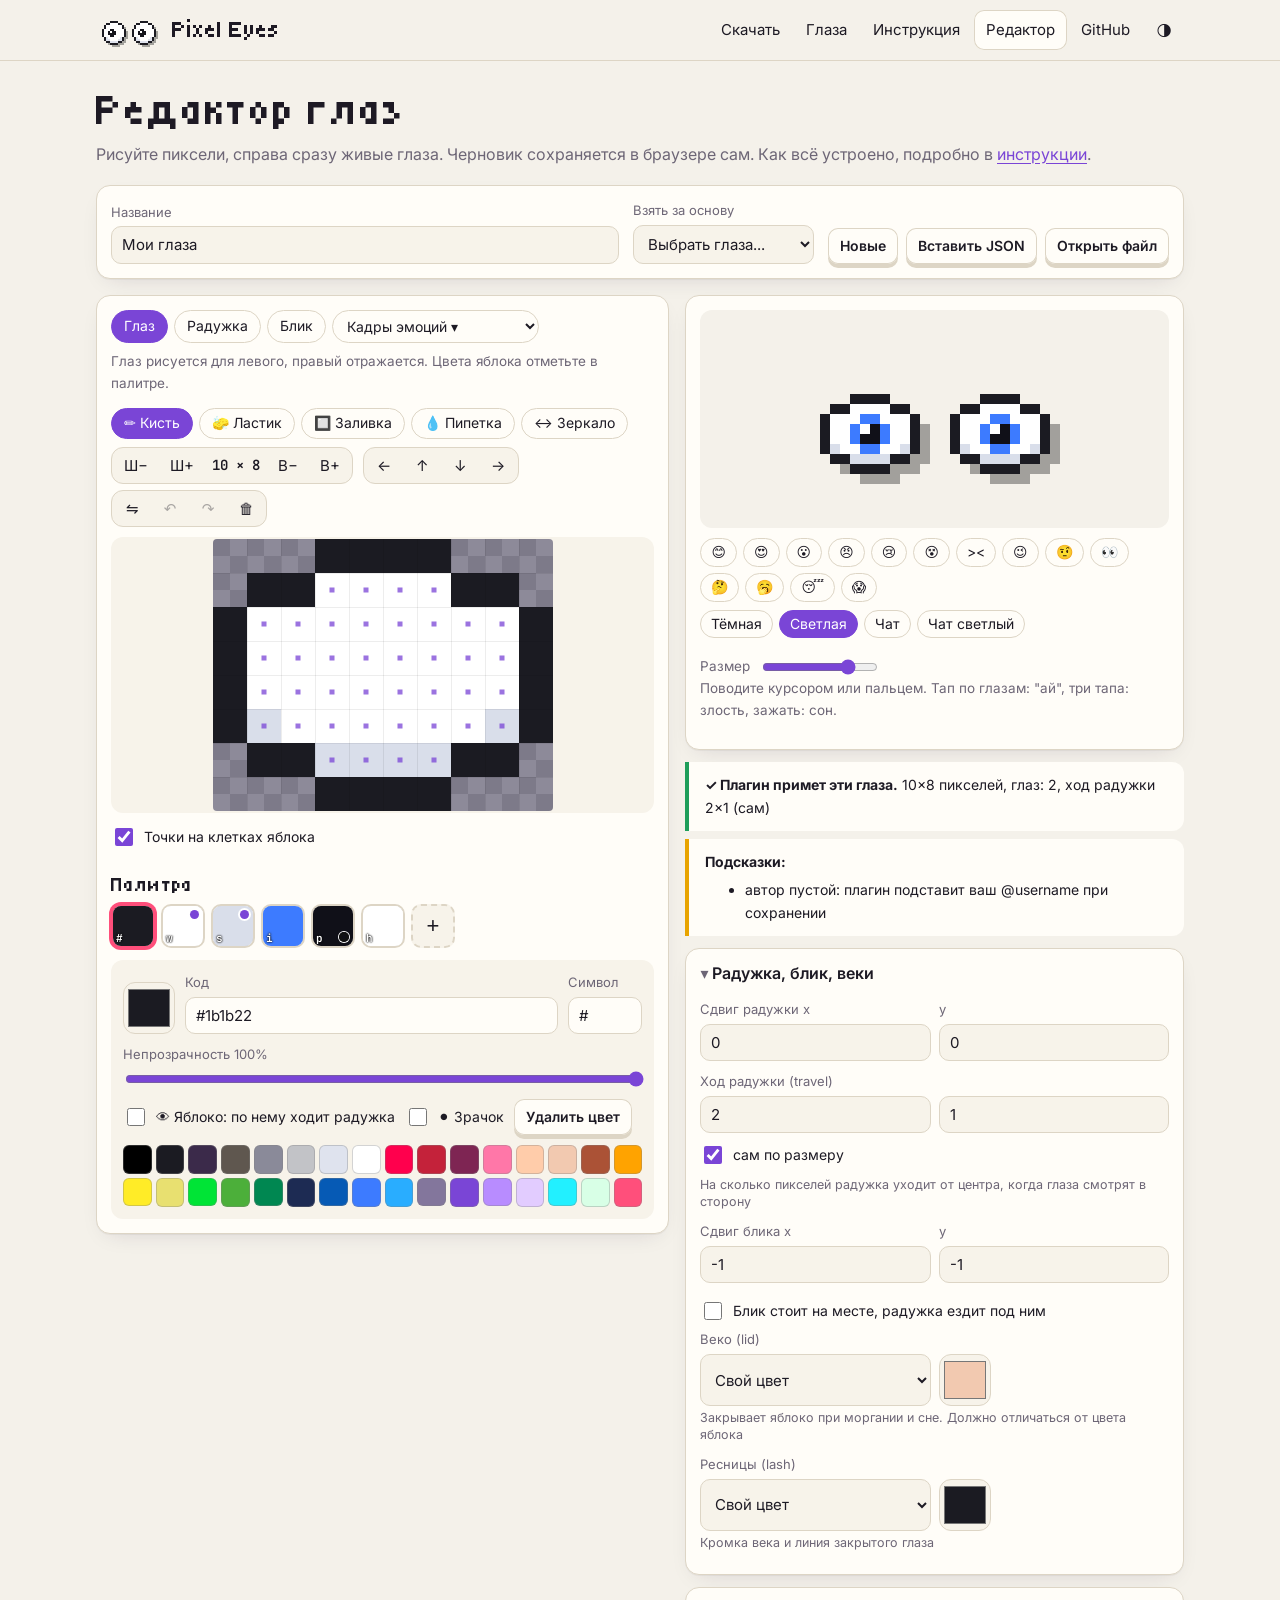
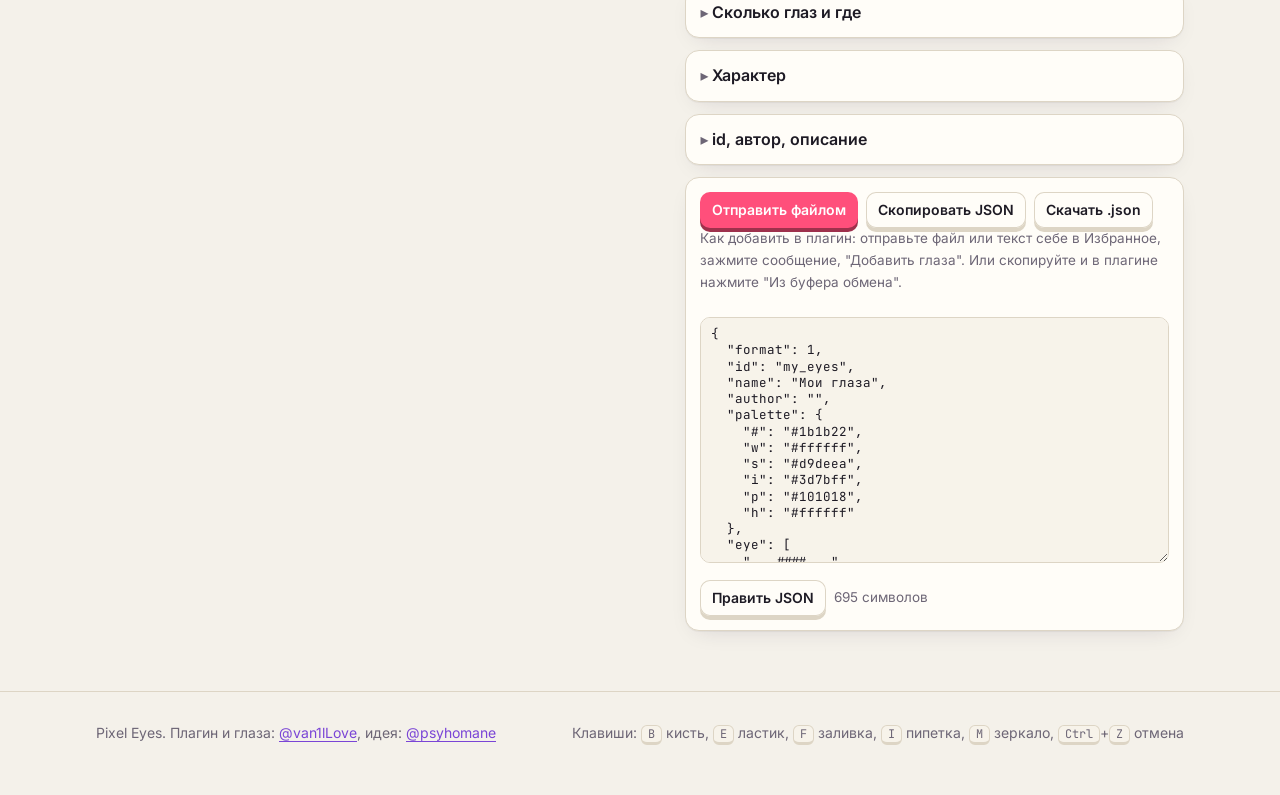
==== commit ac963779: "Pixel Eyes: идея @psyhomane в авторстве Co-Authored-By: Claude Opus 5.5 <noreply@anthropic.com>" ====
--- a/editor.html
+++ b/editor.html
@@ -170,7 +170,7 @@
 
 <footer>
   <div class="wrap">
-    <span>Pixel Eyes. Плагин и глаза: <a href="https://t.me/van1lLove">@van1lLove</a></span>
+    <span>Pixel Eyes. Плагин и глаза: <a href="https://t.me/van1lLove">@van1lLove</a>, идея: <a href="https://t.me/psyhomane">@psyhomane</a></span>
     <span>Клавиши: <kbd>B</kbd> кисть, <kbd>E</kbd> ластик, <kbd>F</kbd> заливка, <kbd>I</kbd> пипетка, <kbd>M</kbd> зеркало, <kbd>Ctrl</kbd>+<kbd>Z</kbd> отмена</span>
   </div>
 </footer>
